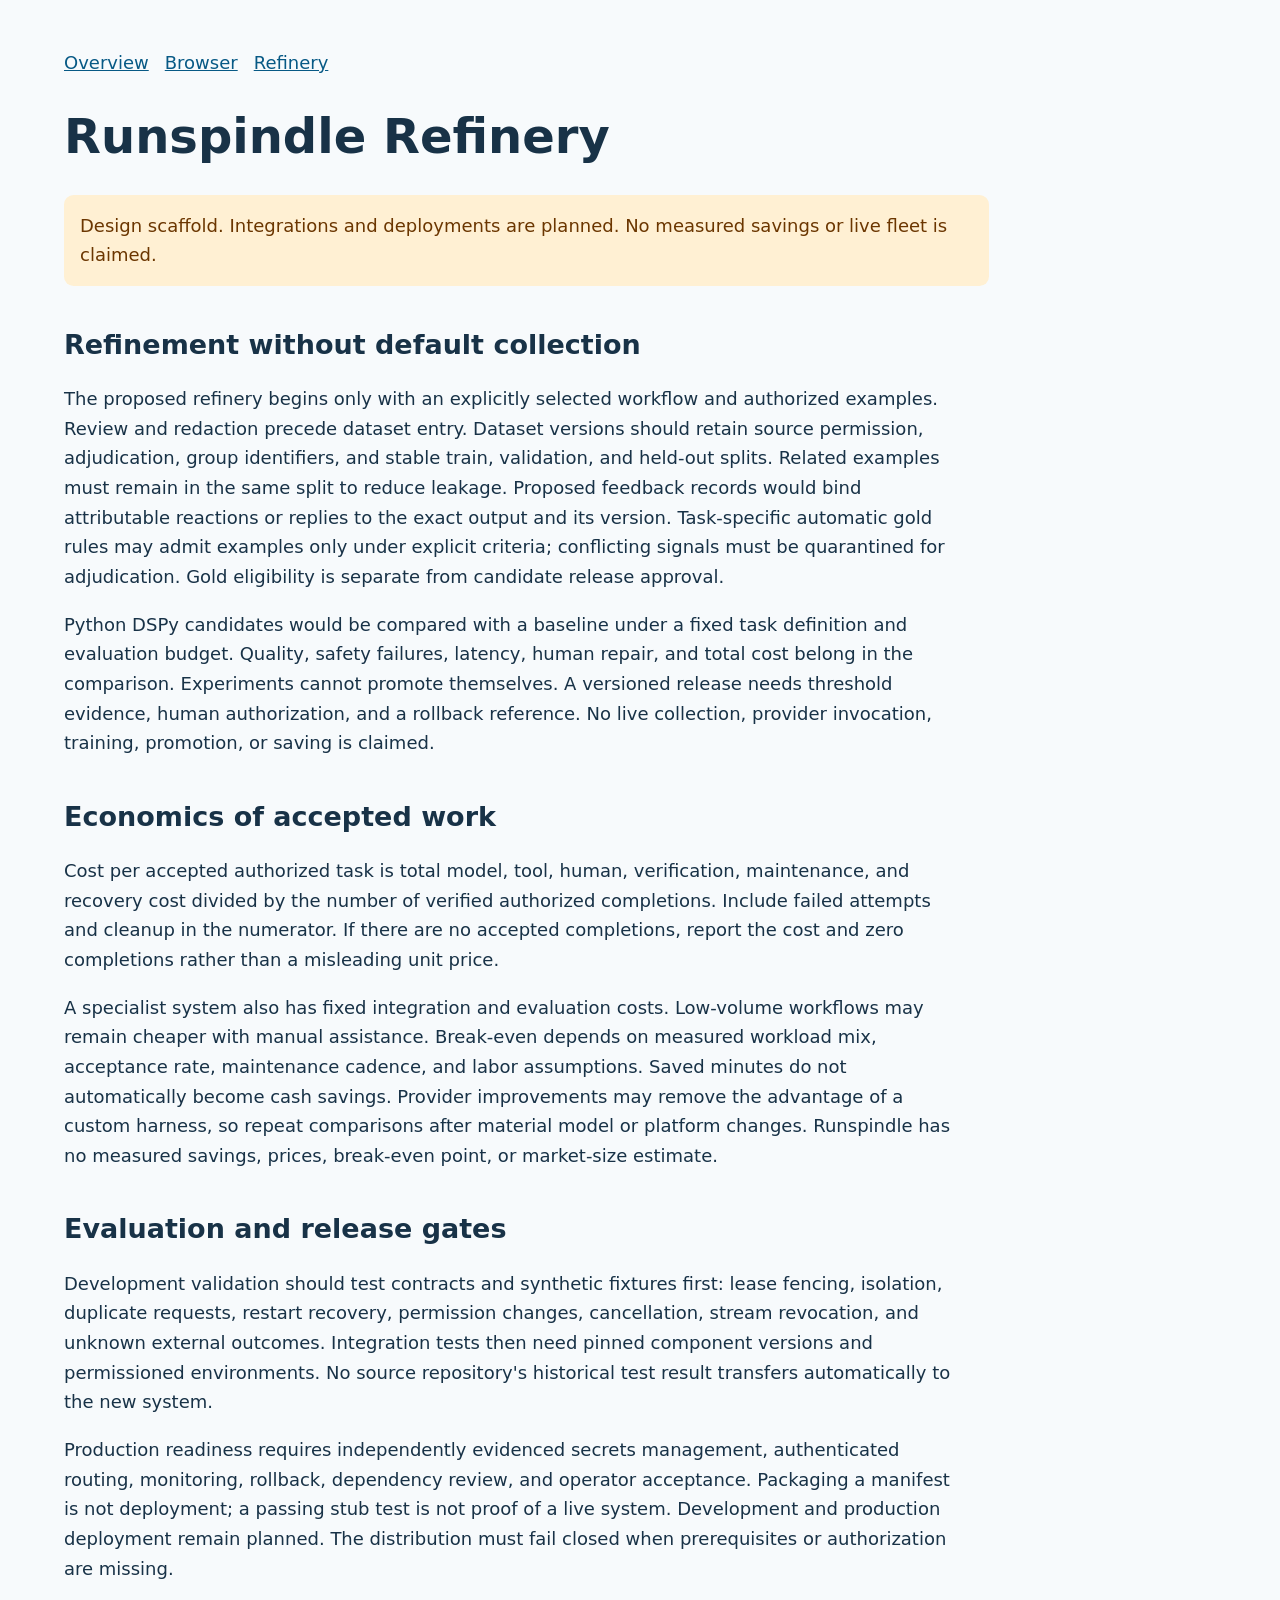
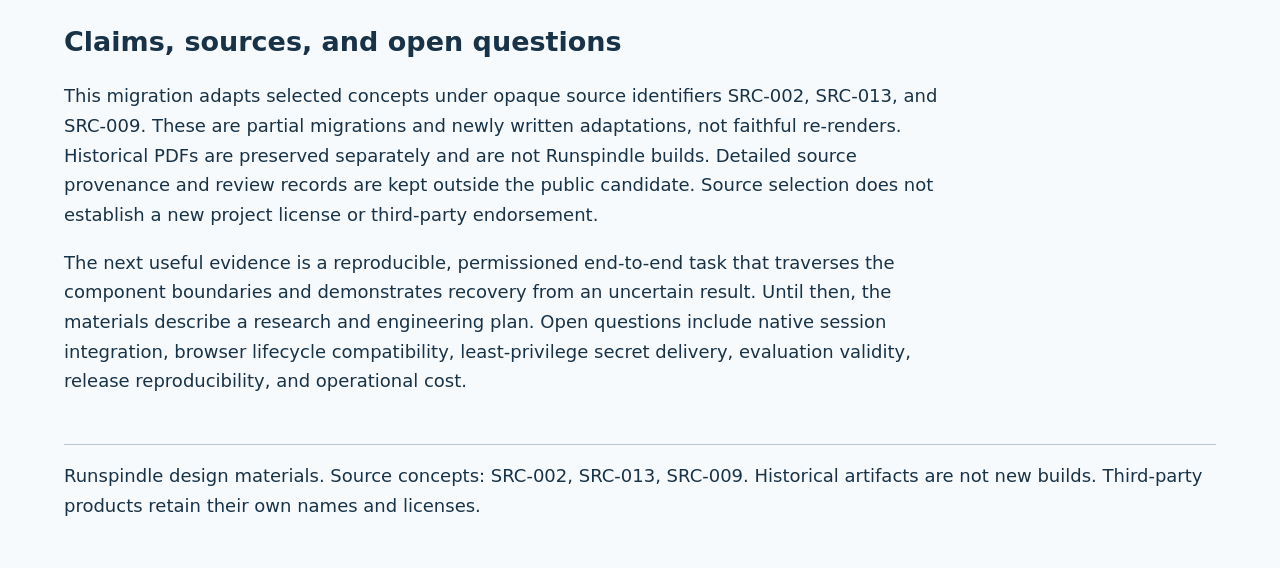
==== docs/marketing/vision.html @ d3a828be "Publish reviewed migration artifacts and update component pins" ====
<!doctype html><html lang="en"><meta charset="utf-8"><meta name="viewport" content="width=device-width, initial-scale=1"><title>Runspindle Refinery</title><style>body{max-width:72rem;margin:auto;padding:3rem 1.5rem;font:18px/1.65 system-ui;color:#183247;background:#f7fafc}h1{font-size:3rem;line-height:1.1}h2{line-height:1.25;margin-top:2.6rem}p{max-width:78ch}.badge{color:#6b3600;background:#fff0d3;padding:1rem;border-radius:.6rem}a{color:#075985}nav{display:flex;gap:1rem;flex-wrap:wrap}footer{border-top:1px solid #b8c8d2;margin-top:3rem;padding-top:1rem}</style><body><nav><a href="index.html">Overview</a><a href="browser.html">Browser</a><a href="vision.html">Refinery</a></nav><main><h1>Runspindle Refinery</h1><p class="badge">Design scaffold. Integrations and deployments are planned. No measured savings or live fleet is claimed.</p><section><h2>Refinement without default collection</h2><p>The proposed refinery begins only with an explicitly selected workflow and authorized examples. Review and redaction precede dataset entry. Dataset versions should retain source permission, adjudication, group identifiers, and stable train, validation, and held-out splits. Related examples must remain in the same split to reduce leakage. Proposed feedback records would bind attributable reactions or replies to the exact output and its version. Task-specific automatic gold rules may admit examples only under explicit criteria; conflicting signals must be quarantined for adjudication. Gold eligibility is separate from candidate release approval.</p><p>Python DSPy candidates would be compared with a baseline under a fixed task definition and evaluation budget. Quality, safety failures, latency, human repair, and total cost belong in the comparison. Experiments cannot promote themselves. A versioned release needs threshold evidence, human authorization, and a rollback reference. No live collection, provider invocation, training, promotion, or saving is claimed.</p></section><section><h2>Economics of accepted work</h2><p>Cost per accepted authorized task is total model, tool, human, verification, maintenance, and recovery cost divided by the number of verified authorized completions. Include failed attempts and cleanup in the numerator. If there are no accepted completions, report the cost and zero completions rather than a misleading unit price.</p><p>A specialist system also has fixed integration and evaluation costs. Low-volume workflows may remain cheaper with manual assistance. Break-even depends on measured workload mix, acceptance rate, maintenance cadence, and labor assumptions. Saved minutes do not automatically become cash savings. Provider improvements may remove the advantage of a custom harness, so repeat comparisons after material model or platform changes. Runspindle has no measured savings, prices, break-even point, or market-size estimate.</p></section><section><h2>Evaluation and release gates</h2><p>Development validation should test contracts and synthetic fixtures first: lease fencing, isolation, duplicate requests, restart recovery, permission changes, cancellation, stream revocation, and unknown external outcomes. Integration tests then need pinned component versions and permissioned environments. No source repository&#x27;s historical test result transfers automatically to the new system.</p><p>Production readiness requires independently evidenced secrets management, authenticated routing, monitoring, rollback, dependency review, and operator acceptance. Packaging a manifest is not deployment; a passing stub test is not proof of a live system. Development and production deployment remain planned. The distribution must fail closed when prerequisites or authorization are missing.</p></section><section><h2>Claims, sources, and open questions</h2><p>This migration adapts selected concepts under opaque source identifiers SRC-002, SRC-013, and SRC-009. These are partial migrations and newly written adaptations, not faithful re-renders. Historical PDFs are preserved separately and are not Runspindle builds. Detailed source provenance and review records are kept outside the public candidate. Source selection does not establish a new project license or third-party endorsement.</p><p>The next useful evidence is a reproducible, permissioned end-to-end task that traverses the component boundaries and demonstrates recovery from an uncertain result. Until then, the materials describe a research and engineering plan. Open questions include native session integration, browser lifecycle compatibility, least-privilege secret delivery, evaluation validity, release reproducibility, and operational cost.</p></section></main><footer>Runspindle design materials. Source concepts: SRC-002, SRC-013, SRC-009. Historical artifacts are not new builds. Third-party products retain their own names and licenses.</footer></body></html>
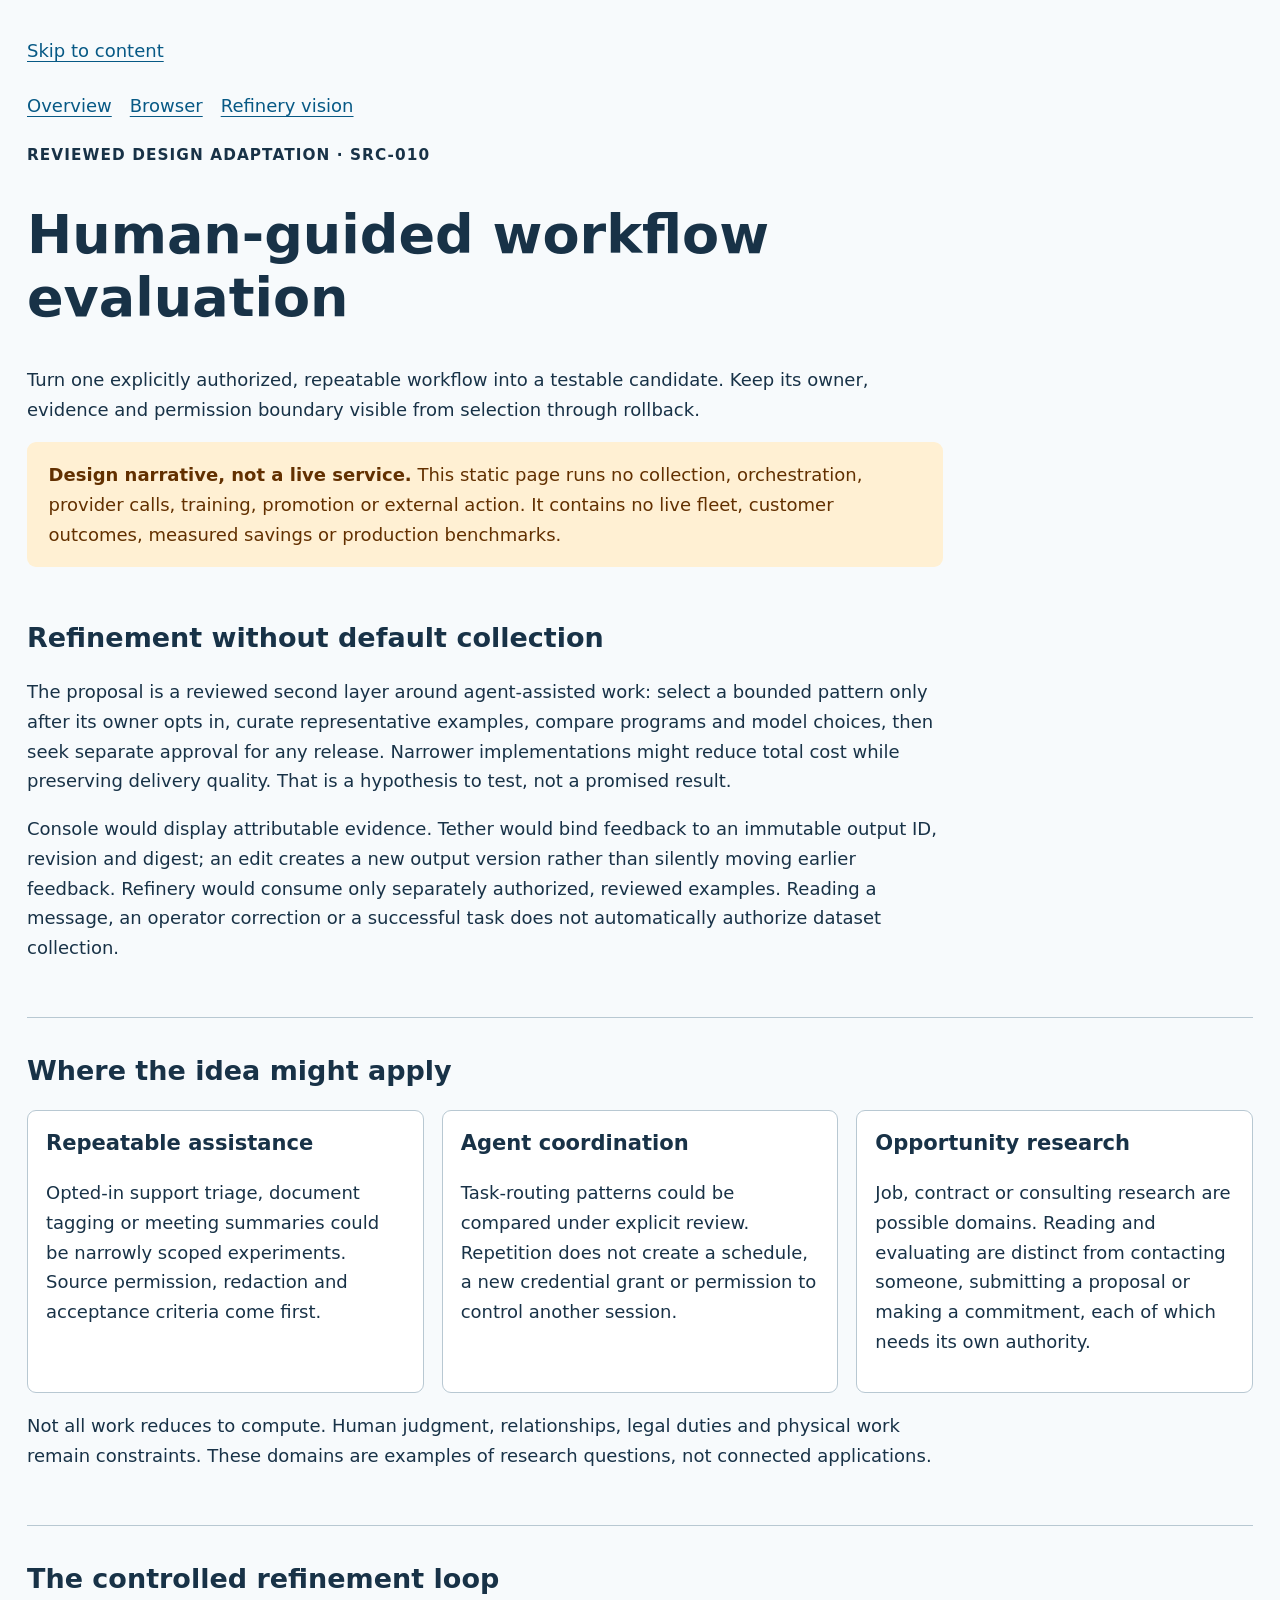
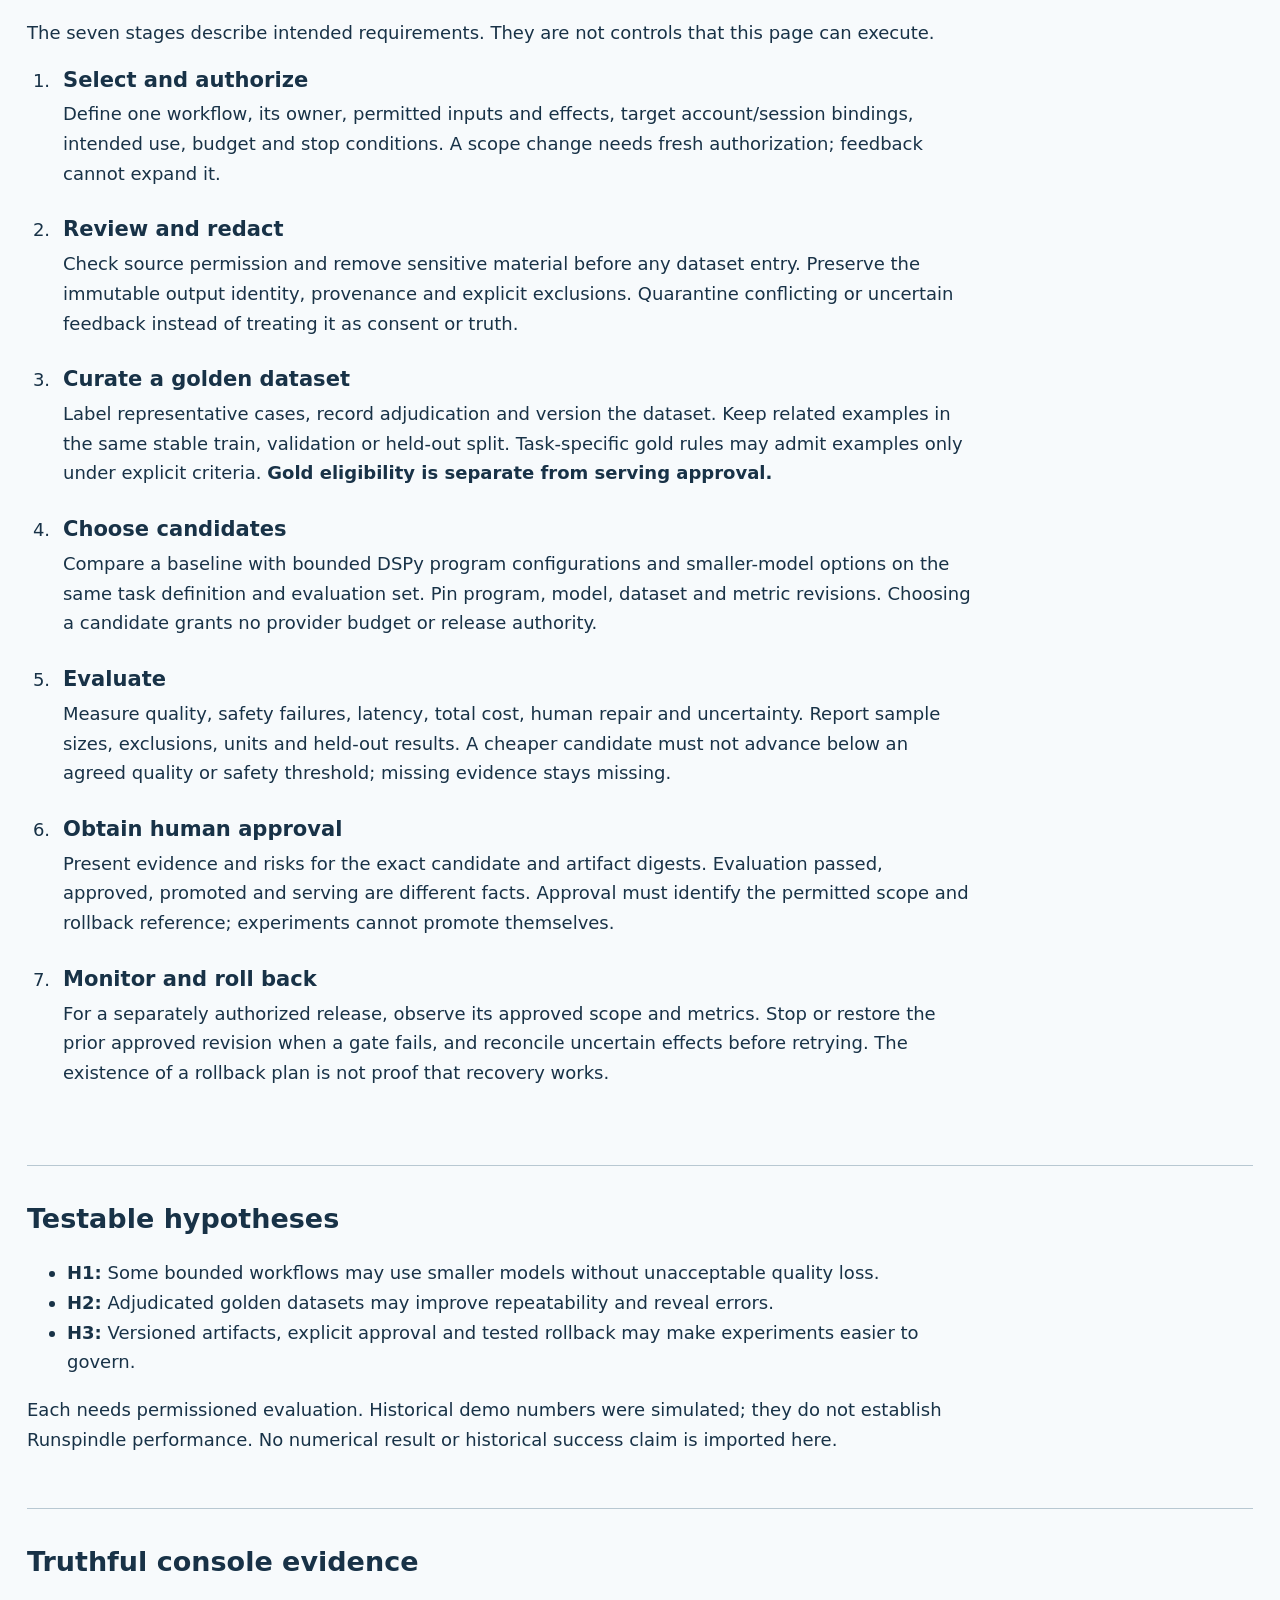
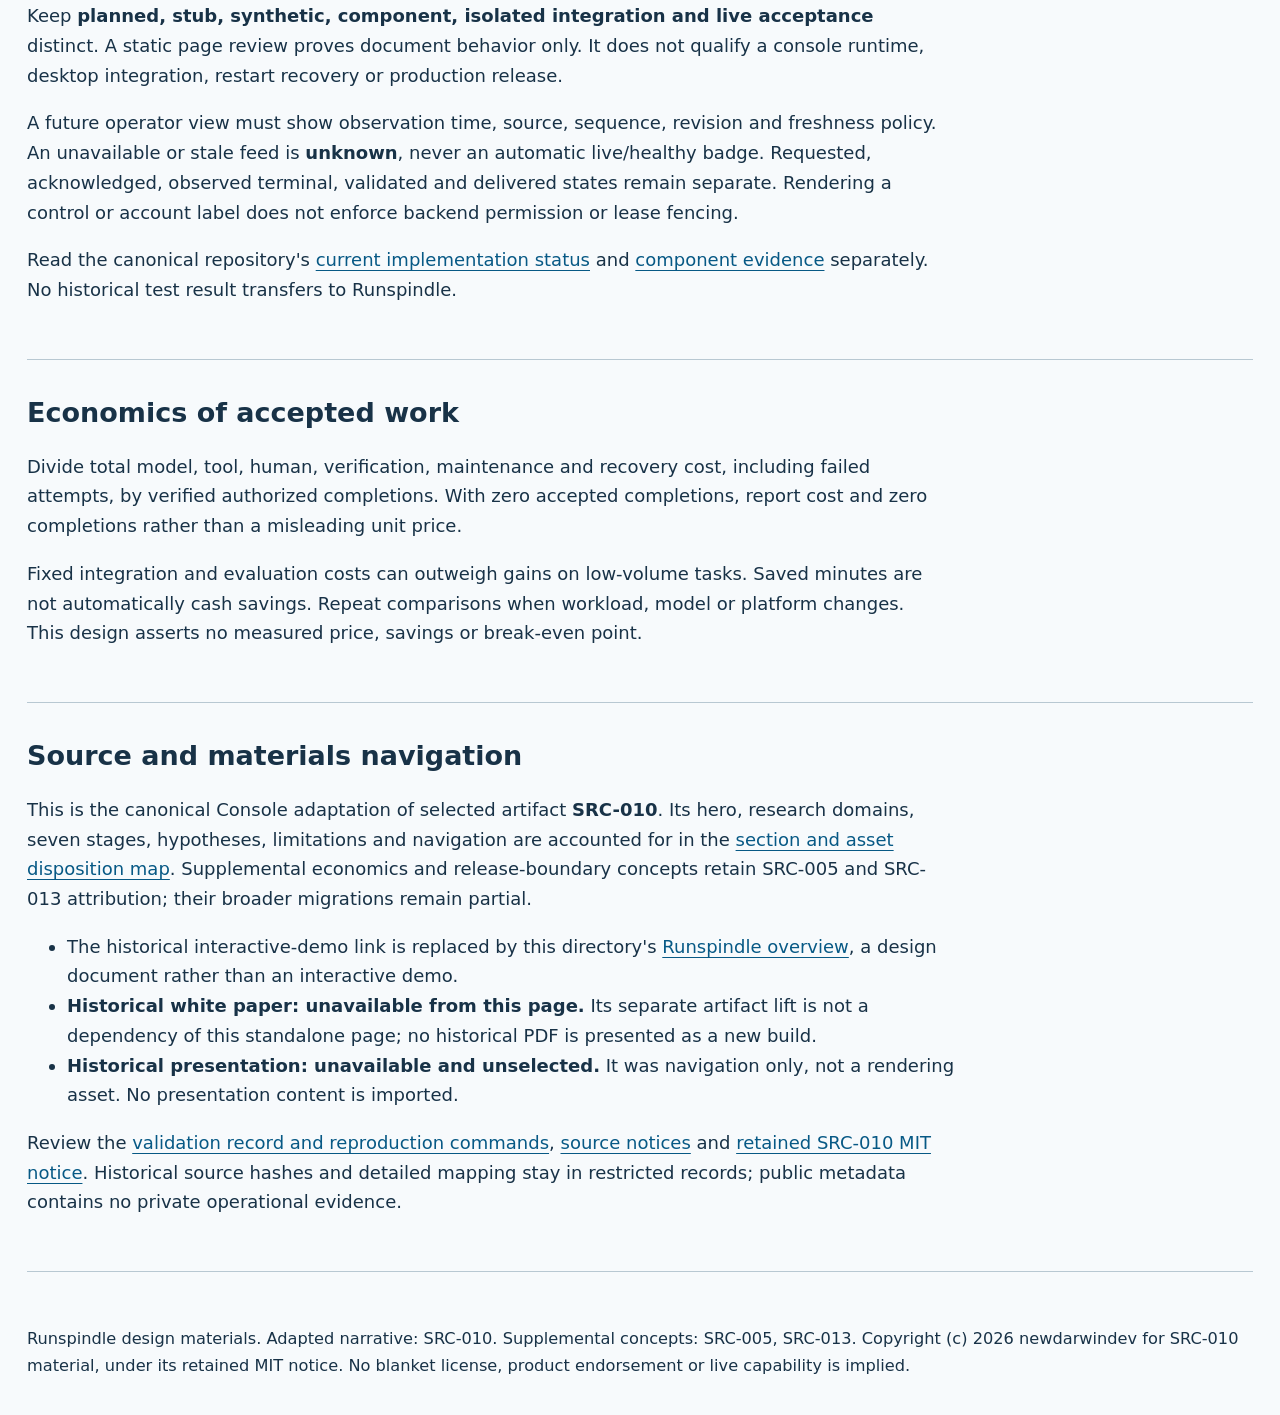
==== commit 27e6cf71: "Mirror verified SRC-010 Console artifact without claiming visual acceptance Pin the canonical publis" ====
--- a/docs/marketing/vision.html
+++ b/docs/marketing/vision.html
@@ -1 +1,81 @@
-<!doctype html><html lang="en"><meta charset="utf-8"><meta name="viewport" content="width=device-width, initial-scale=1"><title>Runspindle Refinery</title><style>body{max-width:72rem;margin:auto;padding:3rem 1.5rem;font:18px/1.65 system-ui;color:#183247;background:#f7fafc}h1{font-size:3rem;line-height:1.1}h2{line-height:1.25;margin-top:2.6rem}p{max-width:78ch}.badge{color:#6b3600;background:#fff0d3;padding:1rem;border-radius:.6rem}a{color:#075985}nav{display:flex;gap:1rem;flex-wrap:wrap}footer{border-top:1px solid #b8c8d2;margin-top:3rem;padding-top:1rem}</style><body><nav><a href="index.html">Overview</a><a href="browser.html">Browser</a><a href="vision.html">Refinery</a></nav><main><h1>Runspindle Refinery</h1><p class="badge">Design scaffold. Integrations and deployments are planned. No measured savings or live fleet is claimed.</p><section><h2>Refinement without default collection</h2><p>The proposed refinery begins only with an explicitly selected workflow and authorized examples. Review and redaction precede dataset entry. Dataset versions should retain source permission, adjudication, group identifiers, and stable train, validation, and held-out splits. Related examples must remain in the same split to reduce leakage. Proposed feedback records would bind attributable reactions or replies to the exact output and its version. Task-specific automatic gold rules may admit examples only under explicit criteria; conflicting signals must be quarantined for adjudication. Gold eligibility is separate from candidate release approval.</p><p>Python DSPy candidates would be compared with a baseline under a fixed task definition and evaluation budget. Quality, safety failures, latency, human repair, and total cost belong in the comparison. Experiments cannot promote themselves. A versioned release needs threshold evidence, human authorization, and a rollback reference. No live collection, provider invocation, training, promotion, or saving is claimed.</p></section><section><h2>Economics of accepted work</h2><p>Cost per accepted authorized task is total model, tool, human, verification, maintenance, and recovery cost divided by the number of verified authorized completions. Include failed attempts and cleanup in the numerator. If there are no accepted completions, report the cost and zero completions rather than a misleading unit price.</p><p>A specialist system also has fixed integration and evaluation costs. Low-volume workflows may remain cheaper with manual assistance. Break-even depends on measured workload mix, acceptance rate, maintenance cadence, and labor assumptions. Saved minutes do not automatically become cash savings. Provider improvements may remove the advantage of a custom harness, so repeat comparisons after material model or platform changes. Runspindle has no measured savings, prices, break-even point, or market-size estimate.</p></section><section><h2>Evaluation and release gates</h2><p>Development validation should test contracts and synthetic fixtures first: lease fencing, isolation, duplicate requests, restart recovery, permission changes, cancellation, stream revocation, and unknown external outcomes. Integration tests then need pinned component versions and permissioned environments. No source repository&#x27;s historical test result transfers automatically to the new system.</p><p>Production readiness requires independently evidenced secrets management, authenticated routing, monitoring, rollback, dependency review, and operator acceptance. Packaging a manifest is not deployment; a passing stub test is not proof of a live system. Development and production deployment remain planned. The distribution must fail closed when prerequisites or authorization are missing.</p></section><section><h2>Claims, sources, and open questions</h2><p>This migration adapts selected concepts under opaque source identifiers SRC-002, SRC-013, and SRC-009. These are partial migrations and newly written adaptations, not faithful re-renders. Historical PDFs are preserved separately and are not Runspindle builds. Detailed source provenance and review records are kept outside the public candidate. Source selection does not establish a new project license or third-party endorsement.</p><p>The next useful evidence is a reproducible, permissioned end-to-end task that traverses the component boundaries and demonstrates recovery from an uncertain result. Until then, the materials describe a research and engineering plan. Open questions include native session integration, browser lifecycle compatibility, least-privilege secret delivery, evaluation validity, release reproducibility, and operational cost.</p></section></main><footer>Runspindle design materials. Source concepts: SRC-002, SRC-013, SRC-009. Historical artifacts are not new builds. Third-party products retain their own names and licenses.</footer></body></html>+<!doctype html>
+<html lang="en">
+<head>
+<meta charset="utf-8">
+<meta name="viewport" content="width=device-width, initial-scale=1">
+<title>Runspindle Refinery | Human-guided workflow evaluation</title>
+<style>
+:root{font-family:system-ui,sans-serif;color:#183247;background:#f7fafc;font-size:18px;line-height:1.65}
+*{box-sizing:border-box}body{margin:0}header,main,footer{max-width:72rem;margin:auto;padding:2rem 1.5rem}header{padding-bottom:0}
+a{color:#075985;text-underline-offset:.2em;overflow-wrap:anywhere}a:focus-visible,[tabindex]:focus-visible{outline:3px solid #9a3412;outline-offset:5px}
+.skip{display:block;width:fit-content;margin-bottom:1rem}nav{display:flex;gap:1rem;flex-wrap:wrap}nav a{padding:.4rem 0}
+h1{font-size:clamp(2rem,5vw,3rem);line-height:1.15;max-width:24ch}h2{line-height:1.25;margin-top:0}h3{line-height:1.35}p,li{max-width:80ch}section{border-bottom:1px solid #b8c8d2;padding:2rem 0}section:first-child{padding-top:0}
+.badge,.note{padding:1rem 1.2rem;border-radius:.5rem}.badge{background:#fff0d3;color:#623000}.note{background:#e6f0f7;border-left:4px solid #075985}
+.grid{display:grid;grid-template-columns:repeat(3,minmax(0,1fr));gap:1rem}.card{padding:1rem;background:white;border:1px solid #b8c8d2;border-radius:.5rem}.card h3{margin-top:0}
+.steps{padding-left:1.6rem}.steps li{padding:0 0 1rem .4rem}.steps h3{margin:.2rem 0}.steps p{margin:.3rem 0}.eyebrow{font-weight:700;font-size:.85rem;letter-spacing:.07em}
+footer{padding-top:1rem;font-size:.9rem}main{padding-top:2rem}section[id]{scroll-margin-top:1rem}@media(max-width:48rem){.grid{grid-template-columns:1fr}header,main,footer{padding-left:1rem;padding-right:1rem}}@media print{a{color:inherit}.card{break-inside:avoid}}
+</style>
+</head>
+<body>
+<header>
+<a class="skip" href="#main">Skip to content</a>
+<nav aria-label="Product documents"><a href="index.html">Overview</a><a href="browser.html">Browser</a><a href="vision.html" aria-current="page">Refinery vision</a></nav>
+<p class="eyebrow">REVIEWED DESIGN ADAPTATION · SRC-010</p>
+<h1>Human-guided workflow evaluation</h1>
+<p>Turn one explicitly authorized, repeatable workflow into a testable candidate. Keep its owner, evidence and permission boundary visible from selection through rollback.</p>
+<p class="badge"><strong>Design narrative, not a live service.</strong> This static page runs no collection, orchestration, provider calls, training, promotion or external action. It contains no live fleet, customer outcomes, measured savings or production benchmarks.</p>
+</header>
+<main id="main" tabindex="-1">
+<section id="premise" aria-labelledby="premise-heading">
+<h2 id="premise-heading">Refinement without default collection</h2>
+<p>The proposal is a reviewed second layer around agent-assisted work: select a bounded pattern only after its owner opts in, curate representative examples, compare programs and model choices, then seek separate approval for any release. Narrower implementations might reduce total cost while preserving delivery quality. That is a hypothesis to test, not a promised result.</p>
+<p>Console would display attributable evidence. Tether would bind feedback to an immutable output ID, revision and digest; an edit creates a new output version rather than silently moving earlier feedback. Refinery would consume only separately authorized, reviewed examples. Reading a message, an operator correction or a successful task does not automatically authorize dataset collection.</p>
+</section>
+<section id="domains" aria-labelledby="domains-heading">
+<h2 id="domains-heading">Where the idea might apply</h2>
+<div class="grid">
+<article class="card"><h3>Repeatable assistance</h3><p>Opted-in support triage, document tagging or meeting summaries could be narrowly scoped experiments. Source permission, redaction and acceptance criteria come first.</p></article>
+<article class="card"><h3>Agent coordination</h3><p>Task-routing patterns could be compared under explicit review. Repetition does not create a schedule, a new credential grant or permission to control another session.</p></article>
+<article class="card"><h3>Opportunity research</h3><p>Job, contract or consulting research are possible domains. Reading and evaluating are distinct from contacting someone, submitting a proposal or making a commitment, each of which needs its own authority.</p></article>
+</div>
+<p>Not all work reduces to compute. Human judgment, relationships, legal duties and physical work remain constraints. These domains are examples of research questions, not connected applications.</p>
+</section>
+<section id="refinement-loop" aria-labelledby="loop-heading">
+<h2 id="loop-heading">The controlled refinement loop</h2>
+<p>The seven stages describe intended requirements. They are not controls that this page can execute.</p>
+<ol class="steps">
+<li id="select"><h3>Select and authorize</h3><p>Define one workflow, its owner, permitted inputs and effects, target account/session bindings, intended use, budget and stop conditions. A scope change needs fresh authorization; feedback cannot expand it.</p></li>
+<li id="review"><h3>Review and redact</h3><p>Check source permission and remove sensitive material before any dataset entry. Preserve the immutable output identity, provenance and explicit exclusions. Quarantine conflicting or uncertain feedback instead of treating it as consent or truth.</p></li>
+<li id="gold"><h3>Curate a golden dataset</h3><p>Label representative cases, record adjudication and version the dataset. Keep related examples in the same stable train, validation or held-out split. Task-specific gold rules may admit examples only under explicit criteria. <strong>Gold eligibility is separate from serving approval.</strong></p></li>
+<li id="candidates"><h3>Choose candidates</h3><p>Compare a baseline with bounded DSPy program configurations and smaller-model options on the same task definition and evaluation set. Pin program, model, dataset and metric revisions. Choosing a candidate grants no provider budget or release authority.</p></li>
+<li id="evaluate"><h3>Evaluate</h3><p>Measure quality, safety failures, latency, total cost, human repair and uncertainty. Report sample sizes, exclusions, units and held-out results. A cheaper candidate must not advance below an agreed quality or safety threshold; missing evidence stays missing.</p></li>
+<li id="approve"><h3>Obtain human approval</h3><p>Present evidence and risks for the exact candidate and artifact digests. Evaluation passed, approved, promoted and serving are different facts. Approval must identify the permitted scope and rollback reference; experiments cannot promote themselves.</p></li>
+<li id="rollback"><h3>Monitor and roll back</h3><p>For a separately authorized release, observe its approved scope and metrics. Stop or restore the prior approved revision when a gate fails, and reconcile uncertain effects before retrying. The existence of a rollback plan is not proof that recovery works.</p></li>
+</ol>
+</section>
+<section id="hypotheses" aria-labelledby="hypotheses-heading">
+<h2 id="hypotheses-heading">Testable hypotheses</h2>
+<ul><li><strong>H1:</strong> Some bounded workflows may use smaller models without unacceptable quality loss.</li><li><strong>H2:</strong> Adjudicated golden datasets may improve repeatability and reveal errors.</li><li><strong>H3:</strong> Versioned artifacts, explicit approval and tested rollback may make experiments easier to govern.</li></ul>
+<p>Each needs permissioned evaluation. Historical demo numbers were simulated; they do not establish Runspindle performance. No numerical result or historical success claim is imported here.</p>
+</section>
+<section id="evidence" aria-labelledby="evidence-heading">
+<h2 id="evidence-heading">Truthful console evidence</h2>
+<p>Keep <strong>planned, stub, synthetic, component, isolated integration and live acceptance</strong> distinct. A static page review proves document behavior only. It does not qualify a console runtime, desktop integration, restart recovery or production release.</p>
+<p>A future operator view must show observation time, source, sequence, revision and freshness policy. An unavailable or stale feed is <strong>unknown</strong>, never an automatic live/healthy badge. Requested, acknowledged, observed terminal, validated and delivered states remain separate. Rendering a control or account label does not enforce backend permission or lease fencing.</p>
+<p>Read the canonical repository's <a href="https://github.com/newdarwindev/runspindle-console/blob/main/STATUS.json">current implementation status</a> and <a href="https://github.com/newdarwindev/runspindle-console/blob/main/docs/IMPLEMENTATION_EVIDENCE.md">component evidence</a> separately. No historical test result transfers to Runspindle.</p>
+</section>
+<section id="economics" aria-labelledby="economics-heading">
+<h2 id="economics-heading">Economics of accepted work</h2>
+<p>Divide total model, tool, human, verification, maintenance and recovery cost, including failed attempts, by verified authorized completions. With zero accepted completions, report cost and zero completions rather than a misleading unit price.</p>
+<p>Fixed integration and evaluation costs can outweigh gains on low-volume tasks. Saved minutes are not automatically cash savings. Repeat comparisons when workload, model or platform changes. This design asserts no measured price, savings or break-even point.</p>
+</section>
+<section id="materials" aria-labelledby="materials-heading">
+<h2 id="materials-heading">Source and materials navigation</h2>
+<p>This is the canonical Console adaptation of selected artifact <strong>SRC-010</strong>. Its hero, research domains, seven stages, hypotheses, limitations and navigation are accounted for in the <a href="SRC-010-lift.json">section and asset disposition map</a>. Supplemental economics and release-boundary concepts retain SRC-005 and SRC-013 attribution; their broader migrations remain partial.</p>
+<ul><li>The historical interactive-demo link is replaced by this directory's <a href="index.html">Runspindle overview</a>, a design document rather than an interactive demo.</li><li><strong>Historical white paper: unavailable from this page.</strong> Its separate artifact lift is not a dependency of this standalone page; no historical PDF is presented as a new build.</li><li><strong>Historical presentation: unavailable and unselected.</strong> It was navigation only, not a rendering asset. No presentation content is imported.</li></ul>
+<p>Review the <a href="SRC-010-validation.md">validation record and reproduction commands</a>, <a href="THIRD_PARTY_NOTICES.md">source notices</a> and <a href="LICENSE-SRC-010.txt">retained SRC-010 MIT notice</a>. Historical source hashes and detailed mapping stay in restricted records; public metadata contains no private operational evidence.</p>
+</section>
+</main>
+<footer>Runspindle design materials. Adapted narrative: SRC-010. Supplemental concepts: SRC-005, SRC-013. Copyright (c) 2026 newdarwindev for SRC-010 material, under its retained MIT notice. No blanket license, product endorsement or live capability is implied.</footer>
+</body>
+</html>
